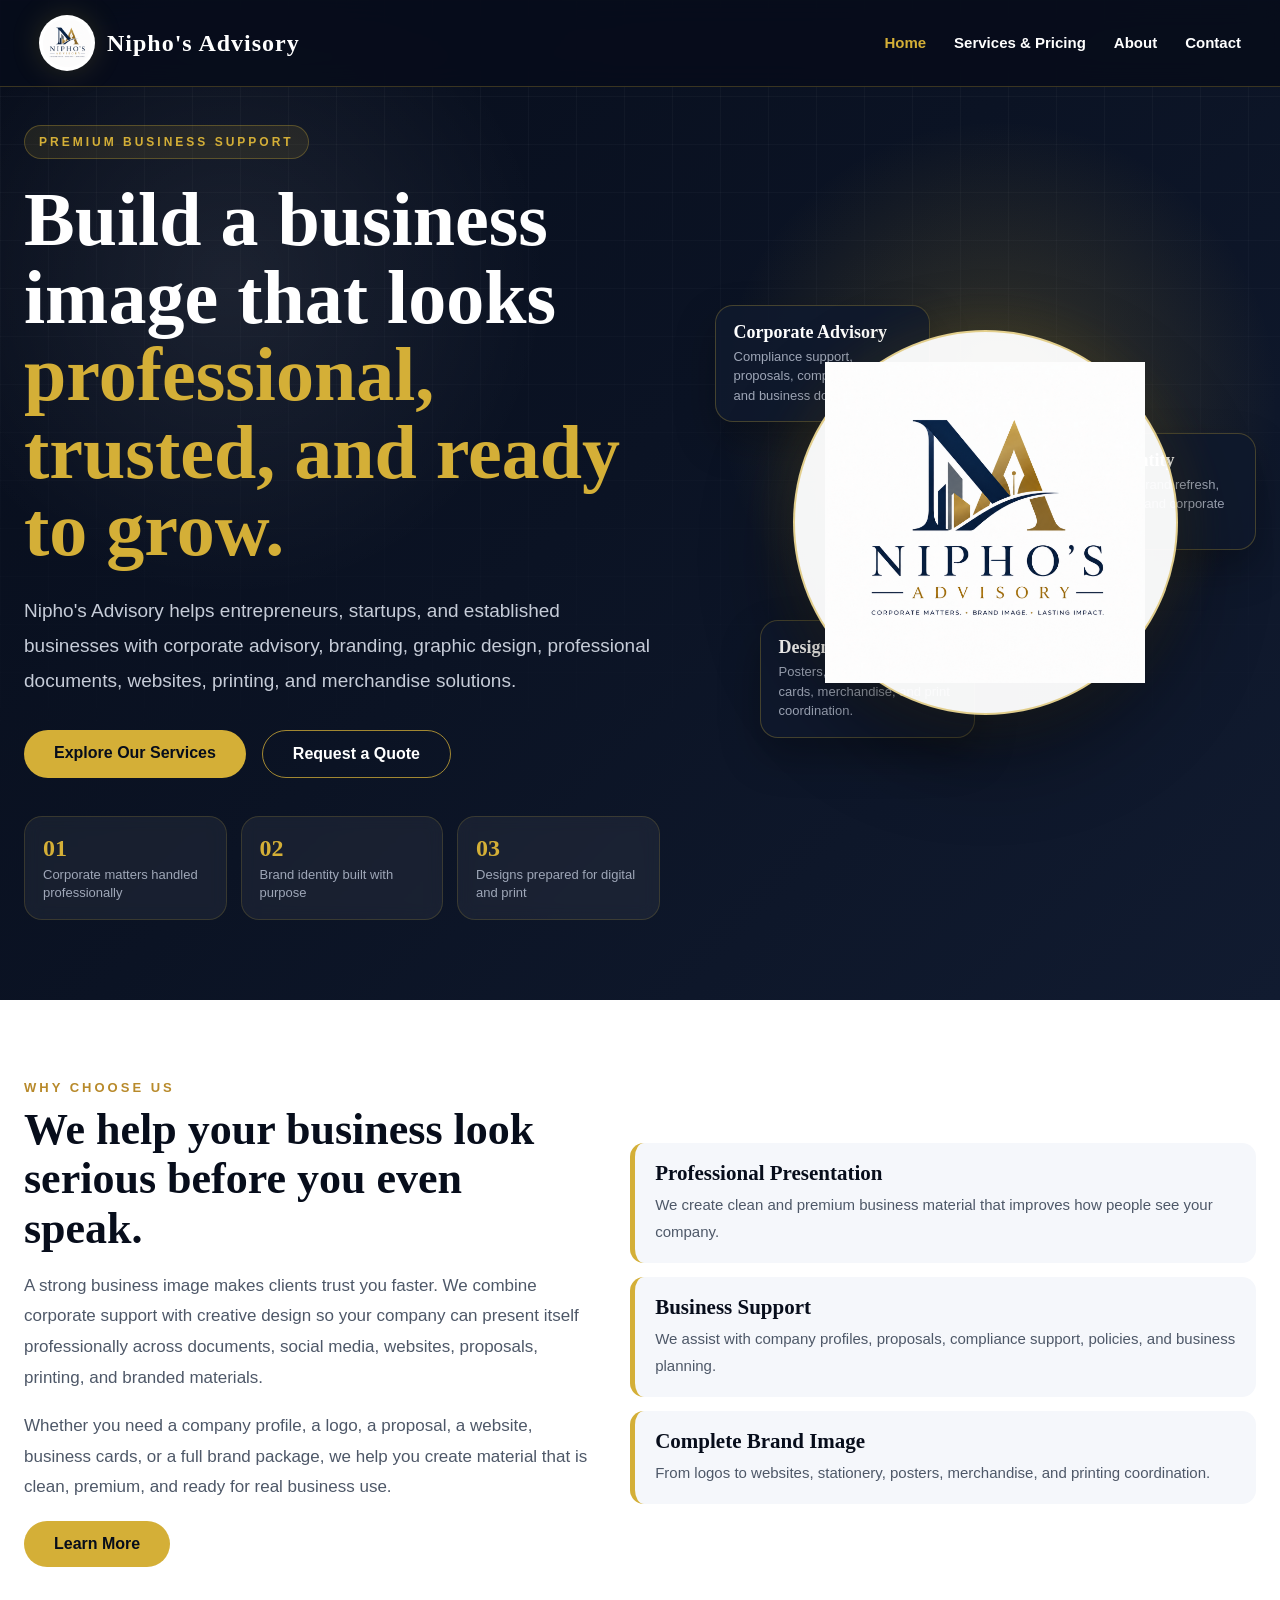
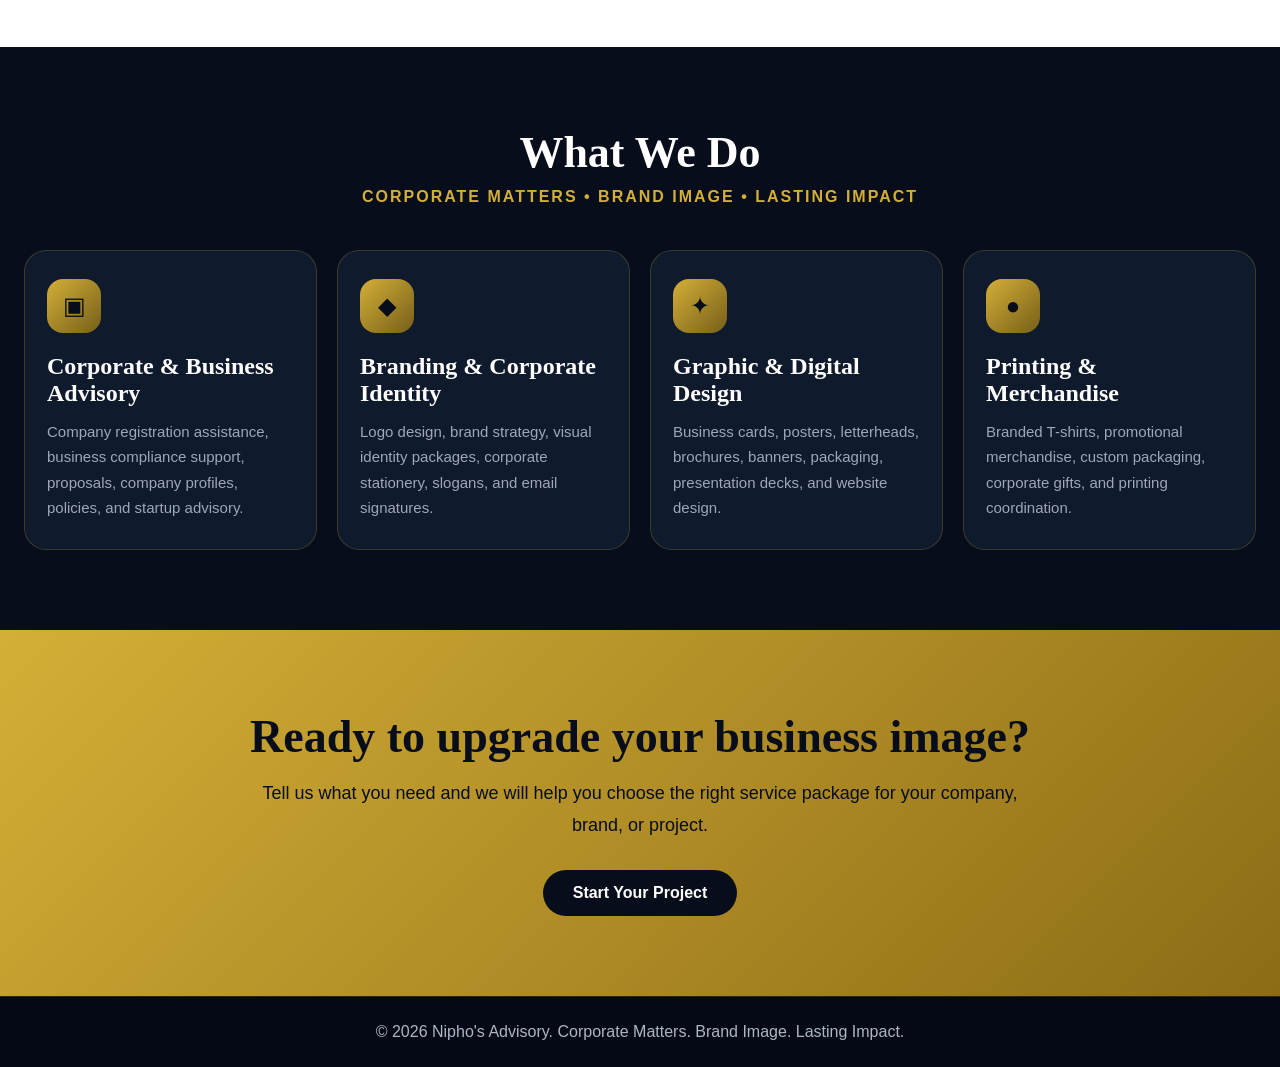
==== index.html @ db33fa5a "Add files via upload" ====
<!DOCTYPE html>
<html lang="en">
<head>
  <meta charset="UTF-8" />
  <meta name="viewport" content="width=device-width, initial-scale=1.0" />
  <title>Nipho's Advisory | Home</title>

  <style>
    * { margin: 0; padding: 0; box-sizing: border-box; }
    html { scroll-behavior: smooth; }
    body {
      font-family: Arial, Helvetica, sans-serif;
      background: #070d1b;
      color: #ffffff;
      overflow-x: hidden;
    }
    h1, h2, h3 { font-family: Georgia, 'Times New Roman', serif; }

    :root {
      --navy: #070d1b;
      --navy2: #101a2d;
      --gold: #d4af37;
      --soft: #c6ccd8;
      --muted: #9fa7b8;
      --white: #ffffff;
    }

    header {
      width: 100%;
      position: fixed;
      top: 0;
      left: 0;
      z-index: 1000;
      background: rgba(7, 13, 27, 0.9);
      backdrop-filter: blur(14px);
      border-bottom: 1px solid rgba(212, 175, 55, 0.25);
    }
    .navbar {
      max-width: 1250px;
      margin: auto;
      padding: 15px 24px;
      display: flex;
      align-items: center;
      justify-content: space-between;
    }
    .logo-area {
      display: flex;
      align-items: center;
      gap: 12px;
      text-decoration: none;
      color: var(--white);
    }
    .logo-area img {
      width: 56px;
      height: 56px;
      border-radius: 50%;
      object-fit: contain;
      background: #ffffff;
      padding: 4px;
      box-shadow: 0 0 30px rgba(212,175,55,.18);
    }
    .logo-area span {
      font-family: Georgia, 'Times New Roman', serif;
      font-size: 24px;
      font-weight: bold;
      letter-spacing: 1px;
    }
    nav ul {
      list-style: none;
      display: flex;
      align-items: center;
      gap: 28px;
    }
    nav a {
      text-decoration: none;
      color: var(--white);
      font-weight: 700;
      font-size: 15px;
      transition: 0.3s ease;
    }
    nav a:hover, nav a.active { color: var(--gold); }

    .hero {
      min-height: 100vh;
      padding: 125px 24px 80px;
      position: relative;
      display: flex;
      align-items: center;
      background:
        radial-gradient(circle at 78% 40%, rgba(212,175,55,.22), transparent 24%),
        radial-gradient(circle at 18% 28%, rgba(255,255,255,.08), transparent 25%),
        linear-gradient(135deg, #070d1b 0%, #0b1324 48%, #111b30 100%);
    }
    .hero::before {
      content: '';
      position: absolute;
      inset: 0;
      background-image: linear-gradient(rgba(255,255,255,.035) 1px, transparent 1px), linear-gradient(90deg, rgba(255,255,255,.035) 1px, transparent 1px);
      background-size: 48px 48px;
      mask-image: linear-gradient(to bottom, black, transparent 85%);
      pointer-events: none;
    }
    .hero-container {
      max-width: 1250px;
      width: 100%;
      margin: auto;
      display: grid;
      grid-template-columns: 1.08fr .92fr;
      align-items: center;
      gap: 55px;
      position: relative;
      z-index: 2;
    }
    .eyebrow {
      display: inline-flex;
      align-items: center;
      gap: 10px;
      background: rgba(212,175,55,.1);
      border: 1px solid rgba(212,175,55,.3);
      color: var(--gold);
      padding: 9px 14px;
      border-radius: 50px;
      font-size: 12px;
      letter-spacing: 3px;
      text-transform: uppercase;
      font-weight: 800;
      margin-bottom: 22px;
    }
    .hero h1 {
      font-size: clamp(45px, 6vw, 76px);
      line-height: 1.02;
      margin-bottom: 24px;
      max-width: 760px;
    }
    .hero h1 span { color: var(--gold); }
    .hero p {
      color: var(--soft);
      font-size: 19px;
      line-height: 1.85;
      margin-bottom: 32px;
      max-width: 720px;
    }
    .hero-buttons {
      display: flex;
      gap: 16px;
      flex-wrap: wrap;
      margin-bottom: 38px;
    }
    .btn {
      display: inline-block;
      padding: 14px 30px;
      border-radius: 40px;
      text-decoration: none;
      font-weight: 900;
      transition: 0.3s ease;
    }
    .btn-primary { background: var(--gold); color: var(--navy); }
    .btn-secondary { border: 1px solid rgba(212,175,55,.75); color: var(--white); }
    .btn:hover { transform: translateY(-3px); box-shadow: 0 14px 35px rgba(212,175,55,.2); }

    .trust-row {
      display: grid;
      grid-template-columns: repeat(3, 1fr);
      gap: 14px;
      max-width: 690px;
    }
    .trust-card {
      background: rgba(255,255,255,.055);
      border: 1px solid rgba(212,175,55,.18);
      border-radius: 18px;
      padding: 18px;
      backdrop-filter: blur(8px);
    }
    .trust-card strong {
      display: block;
      color: var(--gold);
      font-size: 24px;
      margin-bottom: 3px;
      font-family: Georgia, 'Times New Roman', serif;
    }
    .trust-card span { color: var(--muted); font-size: 13px; }

    .visual-wrap {
      position: relative;
      min-height: 520px;
      display: flex;
      align-items: center;
      justify-content: center;
    }
    .logo-orbit {
      width: 385px;
      height: 385px;
      border-radius: 50%;
      background: rgba(255,255,255,.96);
      display: flex;
      align-items: center;
      justify-content: center;
      border: 2px solid rgba(212,175,55,.55);
      box-shadow: 0 35px 90px rgba(0,0,0,.45), 0 0 60px rgba(212,175,55,.16);
      position: relative;
      z-index: 2;
    }
    .logo-orbit img { width: 84%; object-fit: contain; }
    .floating-card {
      position: absolute;
      background: rgba(16,26,45,.92);
      border: 1px solid rgba(212,175,55,.28);
      border-radius: 18px;
      padding: 16px 18px;
      box-shadow: 0 18px 40px rgba(0,0,0,.28);
      width: 215px;
    }
    .floating-card h3 { font-size: 18px; margin-bottom: 4px; }
    .floating-card p { color: var(--muted); font-size: 13px; line-height: 1.5; margin: 0; }
    .card-one { top: 42px; left: 0; }
    .card-two { right: 0; top: 170px; }
    .card-three { left: 45px; bottom: 45px; }

    .intro-section {
      padding: 80px 24px;
      background: #ffffff;
      color: var(--navy);
    }
    .container { max-width: 1250px; margin: auto; }
    .intro-grid {
      display: grid;
      grid-template-columns: .95fr 1.05fr;
      gap: 40px;
      align-items: center;
    }
    .section-label {
      color: #b88a2b;
      text-transform: uppercase;
      letter-spacing: 3px;
      font-weight: 900;
      font-size: 13px;
      margin-bottom: 10px;
    }
    .intro-section h2 {
      font-size: 44px;
      line-height: 1.12;
      margin-bottom: 18px;
    }
    .intro-section p {
      color: #4e5868;
      font-size: 17px;
      line-height: 1.8;
      margin-bottom: 18px;
    }
    .feature-list {
      display: grid;
      gap: 14px;
    }
    .feature-item {
      background: #f5f7fb;
      border-left: 5px solid var(--gold);
      border-radius: 14px;
      padding: 18px 20px;
    }
    .feature-item h3 { font-size: 21px; margin-bottom: 5px; }
    .feature-item p { margin: 0; font-size: 15px; }

    .services-preview {
      padding: 80px 24px;
      background: #070d1b;
    }
    .center-title { text-align: center; margin-bottom: 44px; }
    .center-title h2 { font-size: 44px; margin-bottom: 10px; }
    .center-title p { color: var(--gold); text-transform: uppercase; letter-spacing: 2px; font-weight: 800; }
    .preview-grid {
      display: grid;
      grid-template-columns: repeat(4, 1fr);
      gap: 20px;
    }
    .preview-card {
      background: var(--navy2);
      border: 1px solid rgba(212,175,55,.22);
      border-radius: 22px;
      padding: 28px 22px;
      min-height: 230px;
      transition: .3s ease;
    }
    .preview-card:hover { transform: translateY(-8px); border-color: rgba(212,175,55,.7); }
    .icon-box {
      width: 54px;
      height: 54px;
      border-radius: 16px;
      background: linear-gradient(135deg, var(--gold), #765f19);
      color: var(--navy);
      display: grid;
      place-items: center;
      font-size: 24px;
      margin-bottom: 20px;
    }
    .preview-card h3 { font-size: 24px; margin-bottom: 12px; }
    .preview-card p { color: var(--muted); line-height: 1.7; font-size: 15px; }

    .cta-section {
      padding: 80px 24px;
      background: linear-gradient(135deg, #d4af37, #8d6c16);
      color: var(--navy);
      text-align: center;
    }
    .cta-section h2 { font-size: 46px; margin-bottom: 14px; }
    .cta-section p { max-width: 760px; margin: 0 auto 28px; font-size: 18px; line-height: 1.8; }
    .cta-section .btn { background: var(--navy); color: #ffffff; }

    footer {
      padding: 26px 24px;
      text-align: center;
      color: #aeb6c5;
      background: #050915;
      border-top: 1px solid rgba(212,175,55,.18);
    }

    @media (max-width: 980px) {
      .navbar { flex-direction: column; gap: 14px; }
      nav ul { gap: 16px; flex-wrap: wrap; justify-content: center; }
      .hero-container, .intro-grid { grid-template-columns: 1fr; text-align: center; }
      .hero-content { margin: auto; }
      .hero-buttons { justify-content: center; }
      .trust-row, .preview-grid { grid-template-columns: 1fr; }
      .visual-wrap { min-height: auto; margin-top: 20px; }
      .logo-orbit { width: 280px; height: 280px; }
      .floating-card { position: static; width: 100%; margin-top: 14px; }
      .visual-wrap { display: grid; gap: 12px; }
    }
  </style>
</head>
<body>

  <header>
    <div class="navbar">
      <a href="index.html" class="logo-area">
        <img src="assets/logo.png" alt="Nipho's Advisory Logo">
        <span>Nipho's Advisory</span>
      </a>

      <nav>
        <ul>
          <li><a href="index.html" class="active">Home</a></li>
          <li><a href="services.html">Services & Pricing</a></li>
          <li><a href="about.html">About</a></li>
          <li><a href="contact.html">Contact</a></li>
        </ul>
      </nav>
    </div>
  </header>

  <main>
    <section class="hero">
      <div class="hero-container">
        <div class="hero-content">
          <div class="eyebrow">Premium business support</div>
          <h1>Build a business image that looks <span>professional, trusted, and ready to grow.</span></h1>
          <p>
            Nipho's Advisory helps entrepreneurs, startups, and established businesses with corporate advisory,
            branding, graphic design, professional documents, websites, printing, and merchandise solutions.
          </p>

          <div class="hero-buttons">
            <a href="services.html" class="btn btn-primary">Explore Our Services</a>
            <a href="contact.html" class="btn btn-secondary">Request a Quote</a>
          </div>

          <div class="trust-row">
            <div class="trust-card"><strong>01</strong><span>Corporate matters handled professionally</span></div>
            <div class="trust-card"><strong>02</strong><span>Brand identity built with purpose</span></div>
            <div class="trust-card"><strong>03</strong><span>Designs prepared for digital and print</span></div>
          </div>
        </div>

        <div class="visual-wrap">
          <div class="floating-card card-one"><h3>Corporate Advisory</h3><p>Compliance support, proposals, company profiles, and business documents.</p></div>
          <div class="logo-orbit"><img src="assets/logo.png" alt="Nipho's Advisory Logo"></div>
          <div class="floating-card card-two"><h3>Brand Identity</h3><p>Logo design, brand refresh, visual identity, and corporate stationery.</p></div>
          <div class="floating-card card-three"><h3>Design & Printing</h3><p>Posters, websites, business cards, merchandise, and print coordination.</p></div>
        </div>
      </div>
    </section>

    <section class="intro-section">
      <div class="container intro-grid">
        <div>
          <div class="section-label">Why choose us</div>
          <h2>We help your business look serious before you even speak.</h2>
          <p>
            A strong business image makes clients trust you faster. We combine corporate support with creative design
            so your company can present itself professionally across documents, social media, websites, proposals,
            printing, and branded materials.
          </p>
          <p>
            Whether you need a company profile, a logo, a proposal, a website, business cards, or a full brand package,
            we help you create material that is clean, premium, and ready for real business use.
          </p>
          <a href="about.html" class="btn btn-primary">Learn More</a>
        </div>

        <div class="feature-list">
          <div class="feature-item">
            <h3>Professional Presentation</h3>
            <p>We create clean and premium business material that improves how people see your company.</p>
          </div>
          <div class="feature-item">
            <h3>Business Support</h3>
            <p>We assist with company profiles, proposals, compliance support, policies, and business planning.</p>
          </div>
          <div class="feature-item">
            <h3>Complete Brand Image</h3>
            <p>From logos to websites, stationery, posters, merchandise, and printing coordination.</p>
          </div>
        </div>
      </div>
    </section>

    <section class="services-preview">
      <div class="container">
        <div class="center-title">
          <h2>What We Do</h2>
          <p>Corporate matters • Brand image • Lasting impact</p>
        </div>

        <div class="preview-grid">
          <div class="preview-card">
            <div class="icon-box">▣</div>
            <h3>Corporate & Business Advisory</h3>
            <p>Company registration assistance, business compliance support, proposals, company profiles, policies, and startup advisory.</p>
          </div>

          <div class="preview-card">
            <div class="icon-box">◆</div>
            <h3>Branding & Corporate Identity</h3>
            <p>Logo design, brand strategy, visual identity packages, corporate stationery, slogans, and email signatures.</p>
          </div>

          <div class="preview-card">
            <div class="icon-box">✦</div>
            <h3>Graphic & Digital Design</h3>
            <p>Business cards, posters, letterheads, brochures, banners, packaging, presentation decks, and website design.</p>
          </div>

          <div class="preview-card">
            <div class="icon-box">●</div>
            <h3>Printing & Merchandise</h3>
            <p>Branded T-shirts, promotional merchandise, custom packaging, corporate gifts, and printing coordination.</p>
          </div>
        </div>
      </div>
    </section>

    <section class="cta-section">
      <div class="container">
        <h2>Ready to upgrade your business image?</h2>
        <p>
          Tell us what you need and we will help you choose the right service package for your company, brand, or project.
        </p>
        <a href="contact.html" class="btn">Start Your Project</a>
      </div>
    </section>
  </main>

  <footer>
    <p>© 2026 Nipho's Advisory. Corporate Matters. Brand Image. Lasting Impact.</p>
  </footer>

</body>
</html>
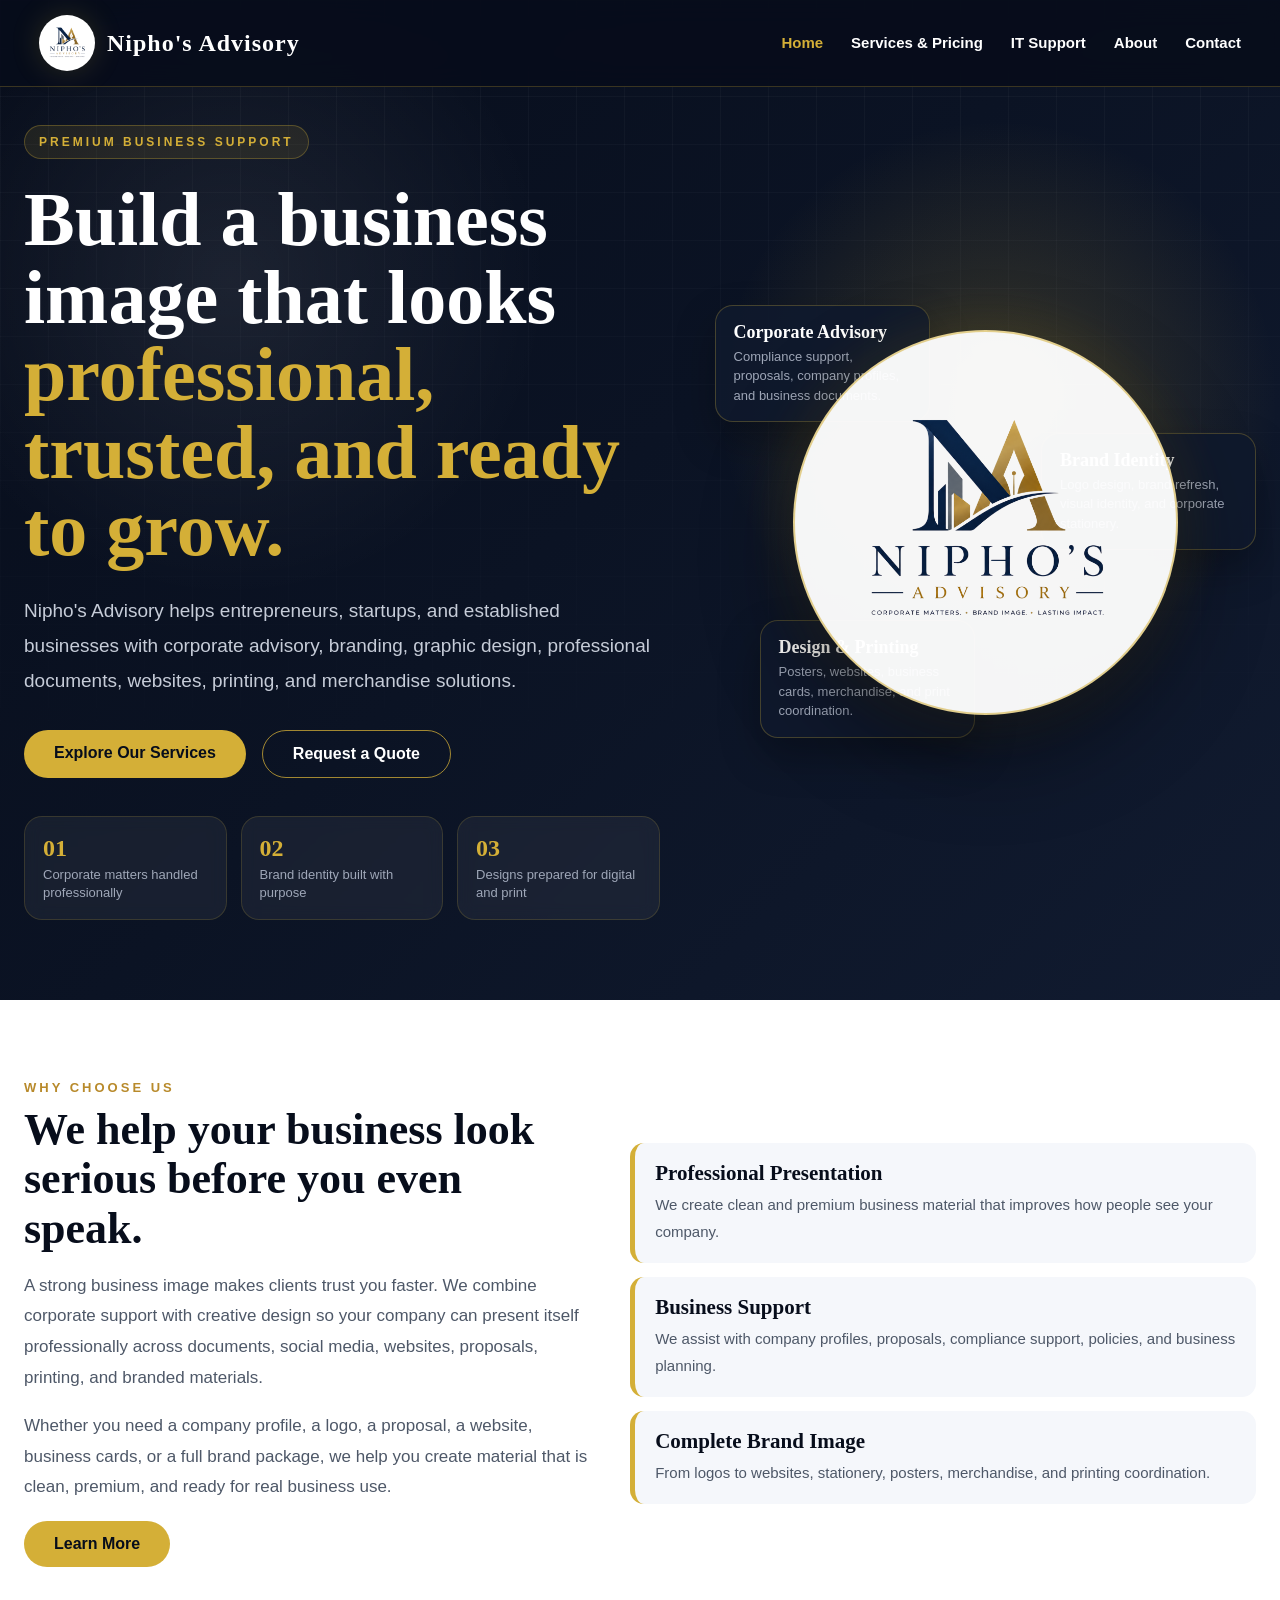
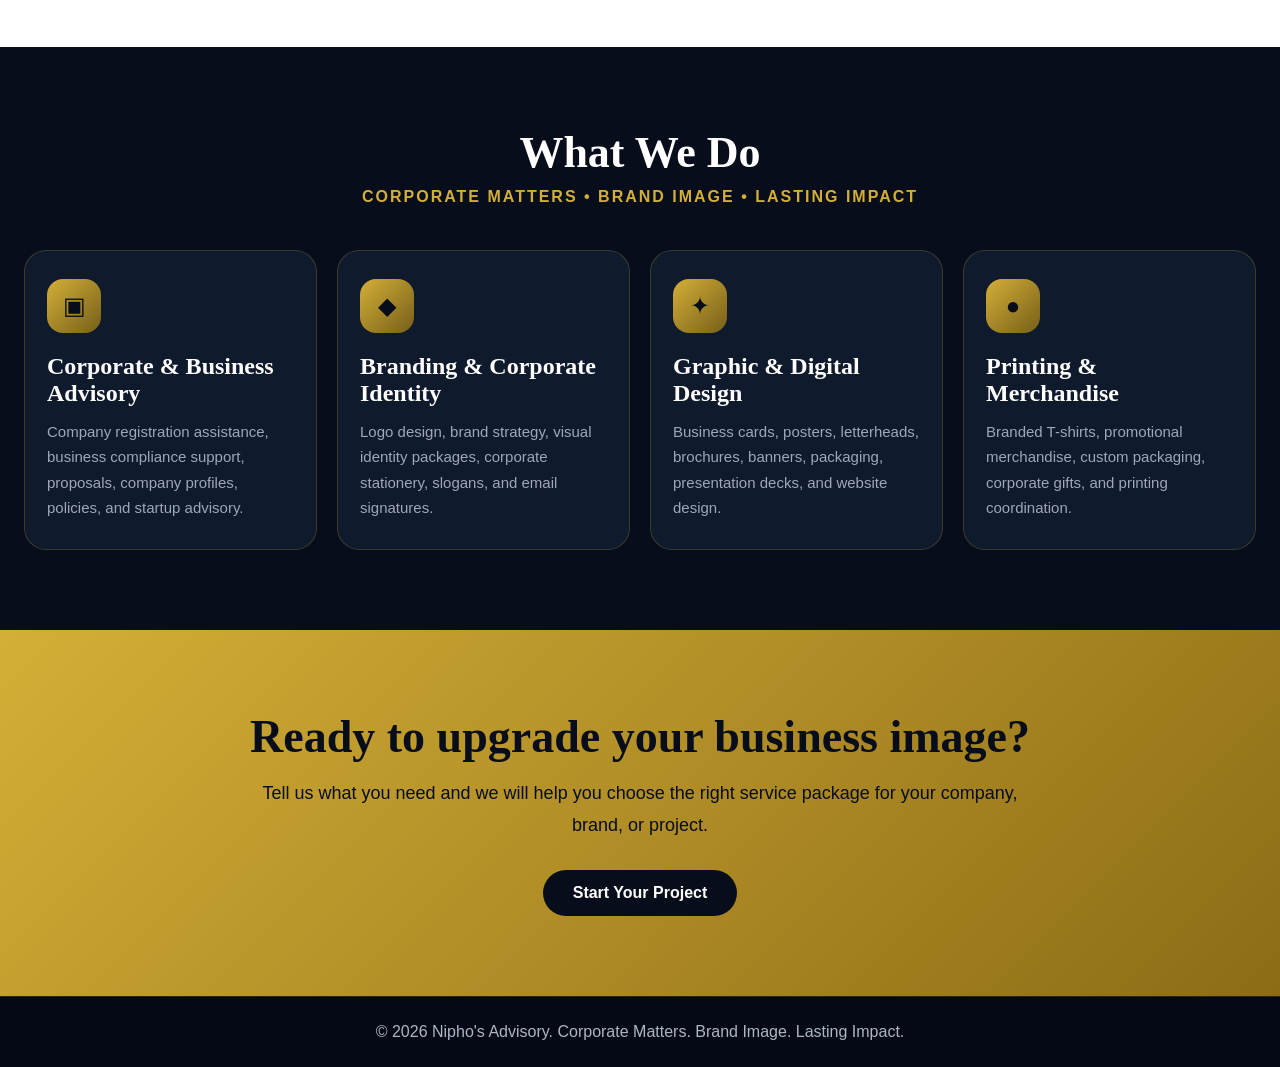
==== commit 677d1787: "Update index.html" ====
--- a/index.html
+++ b/index.html
@@ -340,6 +340,7 @@
         <ul>
           <li><a href="index.html" class="active">Home</a></li>
           <li><a href="services.html">Services & Pricing</a></li>
+          <li><a href="it-support.html">IT Support</a></li>
           <li><a href="about.html">About</a></li>
           <li><a href="contact.html">Contact</a></li>
         </ul>
@@ -464,4 +465,4 @@
   </footer>
 
 </body>
-</html>+</html>
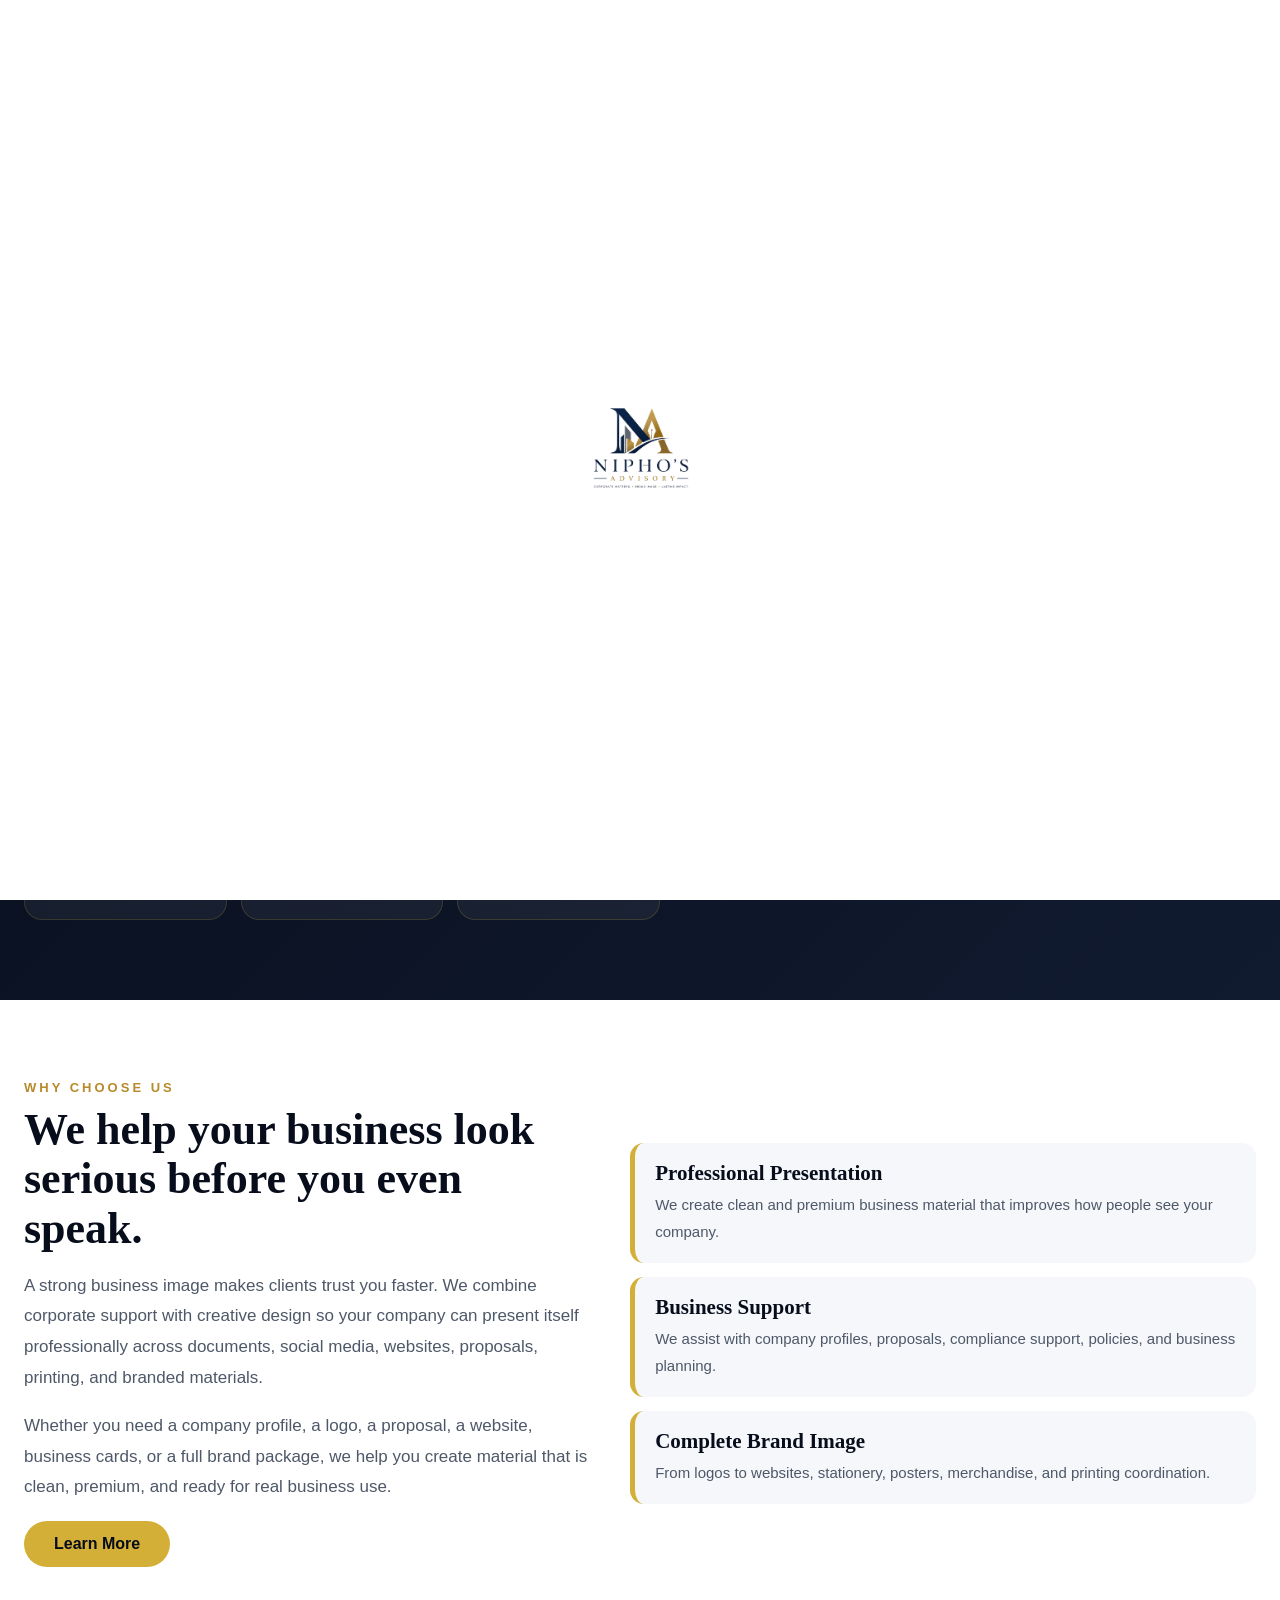
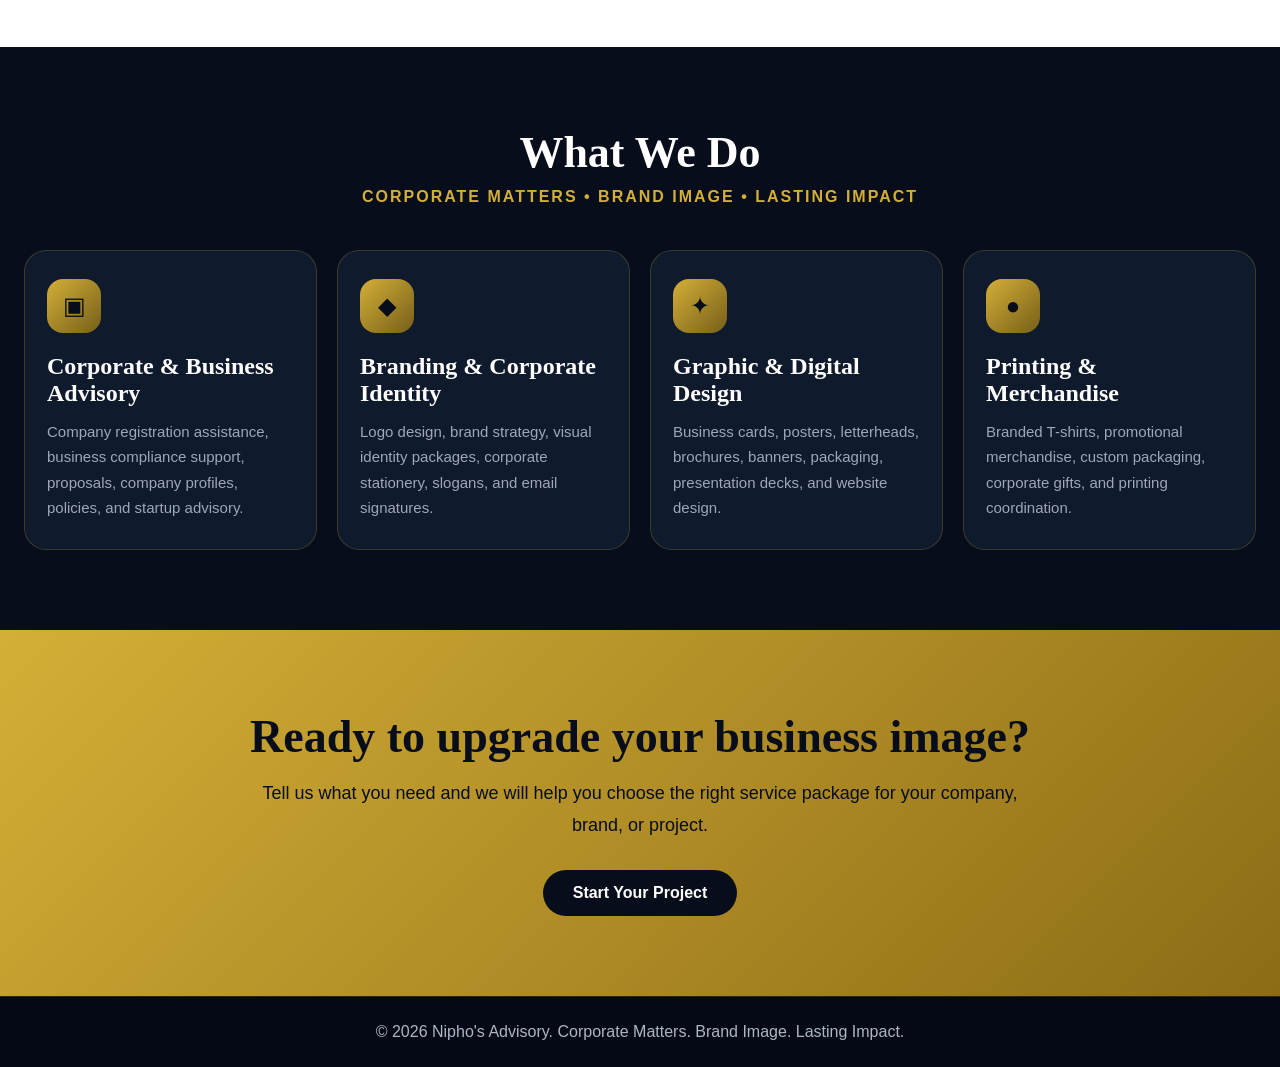
==== commit 978eefde: "Update index.html" ====
--- a/index.html
+++ b/index.html
@@ -1,6 +1,19 @@
 <!DOCTYPE html>
 <html lang="en">
 <head>
+  <title>Niphos Advisory | Accounting, Tax & Business Solutions</title>
+<meta property="og:title" content="Niphos Advisory">
+<meta property="og:description" content="Professional Accounting, Tax, CIPC, Payroll and Business Advisory Services.">
+<meta property="og:image" content="/logo.png">
+<meta property="og:type" content="website">
+<meta property="og:url" content="https://www.niphosadvisory.co.za">
+  <link rel="icon" type="image/png" href="/logo.png">
+  <div id="preloader">
+    <img src="assets/logo.png" alt="Niphos Advisory">
+</div>
+<div id="root"></div>
+<meta name="theme-color" content="#0d1b2a">
+<meta name="description" content="Niphos Advisory - Accounting, Tax, Company Registration and Business Advisory Services">
   <meta charset="UTF-8" />
   <meta name="viewport" content="width=device-width, initial-scale=1.0" />
   <title>Nipho's Advisory | Home</title>
@@ -325,6 +338,35 @@
       .floating-card { position: static; width: 100%; margin-top: 14px; }
       .visual-wrap { display: grid; gap: 12px; }
     }
+    #preloader{
+    position:fixed;
+    inset:0;
+    background:white;
+    display:flex;
+    justify-content:center;
+    align-items:center;
+    z-index:99999;
+}
+
+#preloader img{
+    width:130px;
+    animation:pulse 1.5s infinite;
+}
+
+@keyframes pulse{
+    0%{
+        transform:scale(.95);
+        opacity:.8;
+    }
+    50%{
+        transform:scale(1.08);
+        opacity:1;
+    }
+    100%{
+        transform:scale(.95);
+        opacity:.8;
+    }
+}
   </style>
 </head>
 <body>
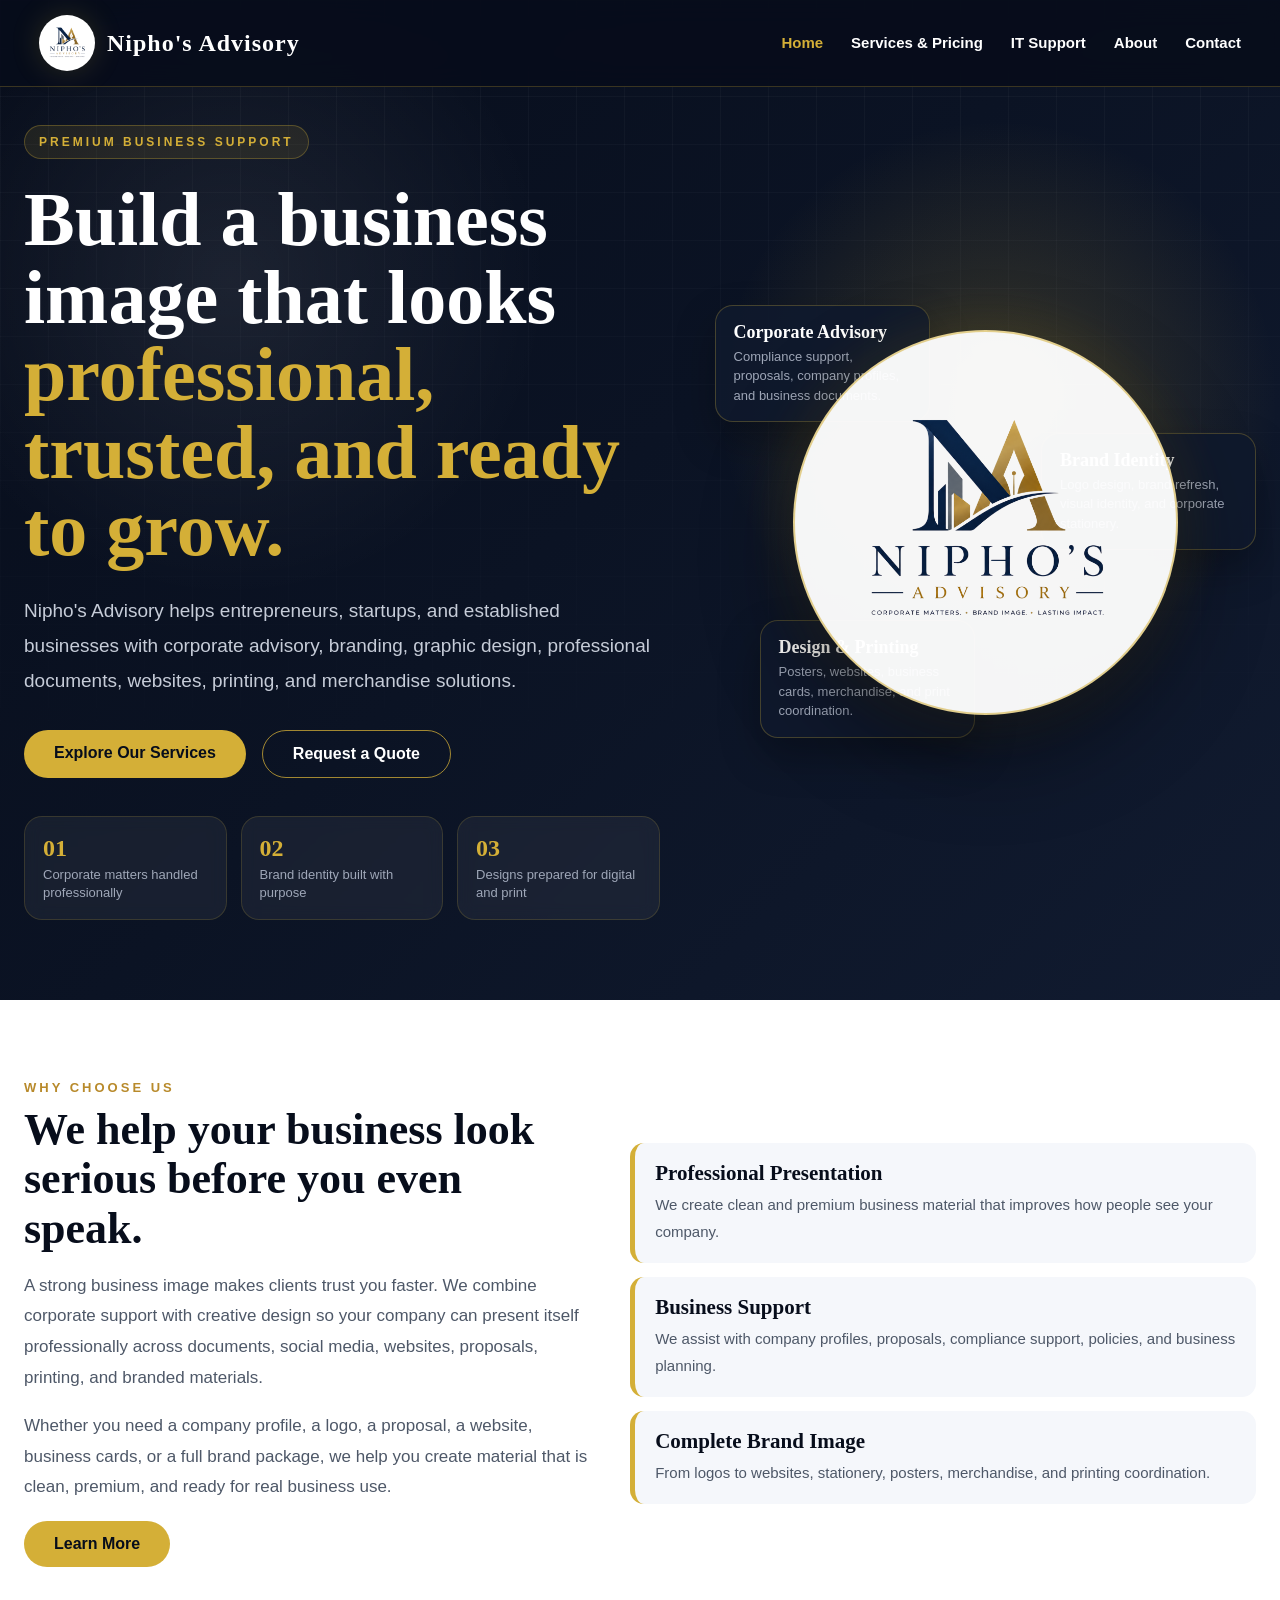
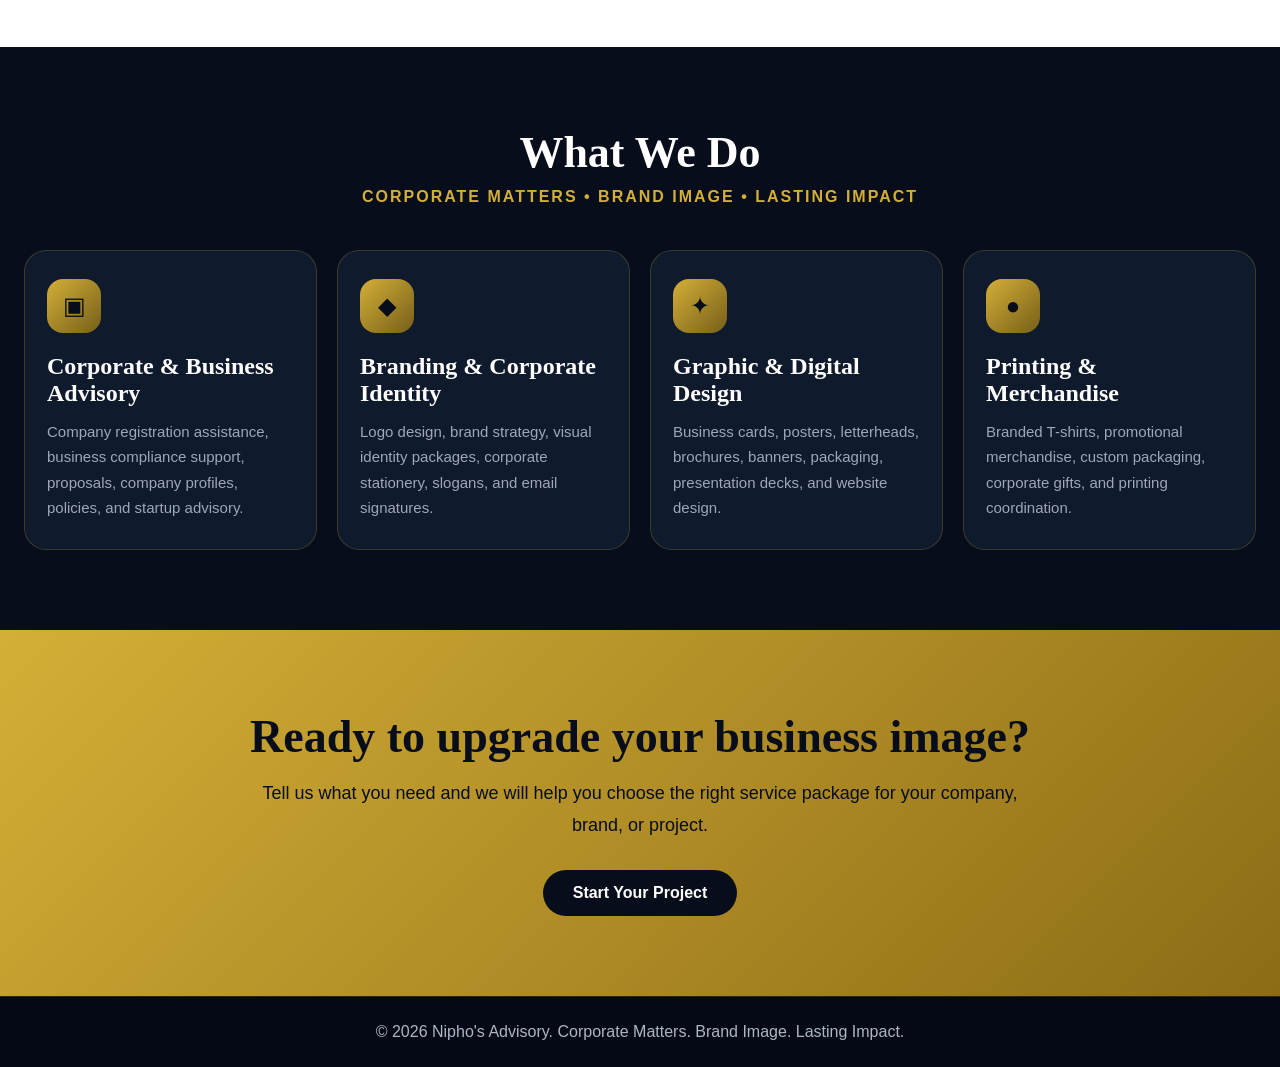
==== commit 92c75edc: "Add files via upload" ====
--- a/index.html
+++ b/index.html
@@ -1,22 +1,28 @@
 <!DOCTYPE html>
 <html lang="en">
 <head>
-  <title>Niphos Advisory | Accounting, Tax & Business Solutions</title>
-<meta property="og:title" content="Niphos Advisory">
-<meta property="og:description" content="Professional Accounting, Tax, CIPC, Payroll and Business Advisory Services.">
-<meta property="og:image" content="/logo.png">
-<meta property="og:type" content="website">
-<meta property="og:url" content="https://www.niphosadvisory.co.za">
-  <link rel="icon" type="image/png" href="/logo.png">
-  <div id="preloader">
-    <img src="assets/logo.png" alt="Niphos Advisory">
-</div>
-<div id="root"></div>
-<meta name="theme-color" content="#0d1b2a">
-<meta name="description" content="Niphos Advisory - Accounting, Tax, Company Registration and Business Advisory Services">
   <meta charset="UTF-8" />
   <meta name="viewport" content="width=device-width, initial-scale=1.0" />
-  <title>Nipho's Advisory | Home</title>
+  <title>Nipho's Advisory | Accounting, Tax & Business Solutions</title>
+  <meta name="description" content="Nipho's Advisory - Accounting, Tax, Company Registration and Business Advisory Services">
+  <meta name="theme-color" content="#0d1b2a">
+
+  <!-- Open Graph / Facebook, WhatsApp, LinkedIn -->
+  <meta property="og:type" content="website">
+  <meta property="og:url" content="https://www.niphosadvisory.co.za">
+  <meta property="og:title" content="Nipho's Advisory | Accounting, Tax & Business Solutions">
+  <meta property="og:description" content="Professional Accounting, Tax, CIPC, Payroll and Business Advisory Services.">
+  <meta property="og:image" content="https://www.niphosadvisory.co.za/assets/logo.png">
+  <meta property="og:image:width" content="512">
+  <meta property="og:image:height" content="512">
+
+  <!-- Twitter / X Card -->
+  <meta name="twitter:card" content="summary">
+  <meta name="twitter:title" content="Nipho's Advisory | Accounting, Tax & Business Solutions">
+  <meta name="twitter:description" content="Professional Accounting, Tax, CIPC, Payroll and Business Advisory Services.">
+  <meta name="twitter:image" content="https://www.niphosadvisory.co.za/assets/logo.png">
+
+  <link rel="icon" type="image/png" href="assets/logo.png">
 
   <style>
     * { margin: 0; padding: 0; box-sizing: border-box; }
@@ -346,6 +352,12 @@
     justify-content:center;
     align-items:center;
     z-index:99999;
+    transition: opacity .4s ease, visibility .4s ease;
+}
+#preloader.hidden{
+    opacity:0;
+    visibility:hidden;
+    pointer-events:none;
 }
 
 #preloader img{
@@ -370,6 +382,10 @@
   </style>
 </head>
 <body>
+
+  <div id="preloader">
+    <img src="assets/logo.png" alt="Nipho's Advisory">
+  </div>
 
   <header>
     <div class="navbar">
@@ -506,5 +522,12 @@
     <p>© 2026 Nipho's Advisory. Corporate Matters. Brand Image. Lasting Impact.</p>
   </footer>
 
+  <script>
+    window.addEventListener('load', function () {
+      var preloader = document.getElementById('preloader');
+      if (preloader) preloader.classList.add('hidden');
+    });
+  </script>
+
 </body>
 </html>
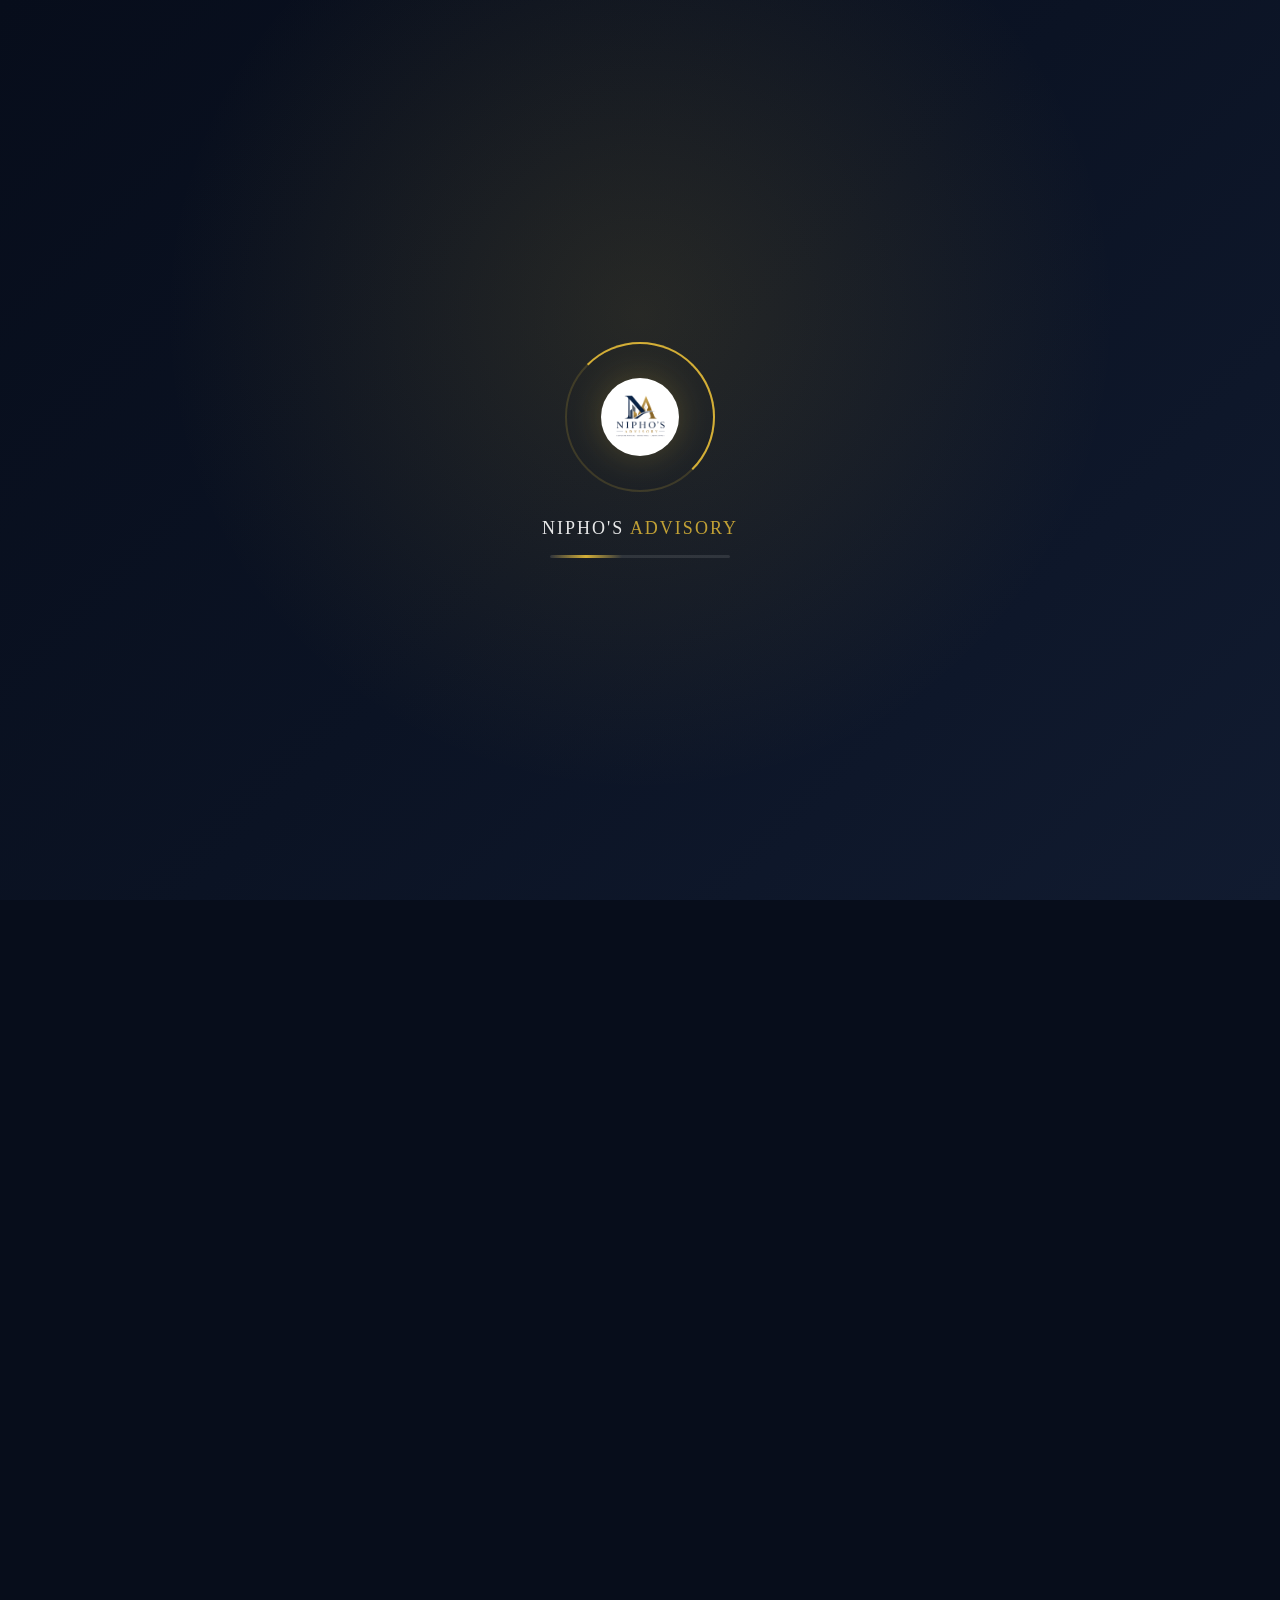
==== commit f502f640: "Add files via upload" ====
--- a/index.html
+++ b/index.html
@@ -345,46 +345,119 @@
       .visual-wrap { display: grid; gap: 12px; }
     }
     #preloader{
-    position:fixed;
-    inset:0;
-    background:white;
-    display:flex;
-    justify-content:center;
-    align-items:center;
-    z-index:99999;
-    transition: opacity .4s ease, visibility .4s ease;
-}
-#preloader.hidden{
-    opacity:0;
-    visibility:hidden;
-    pointer-events:none;
-}
-
-#preloader img{
-    width:130px;
-    animation:pulse 1.5s infinite;
-}
-
-@keyframes pulse{
-    0%{
-        transform:scale(.95);
-        opacity:.8;
-    }
-    50%{
-        transform:scale(1.08);
-        opacity:1;
-    }
-    100%{
-        transform:scale(.95);
-        opacity:.8;
-    }
-}
+      position:fixed;
+      inset:0;
+      background:
+        radial-gradient(circle at 50% 35%, rgba(212,175,55,.14), transparent 55%),
+        linear-gradient(135deg, #070d1b 0%, #0b1324 50%, #111b30 100%);
+      display:flex;
+      flex-direction:column;
+      justify-content:center;
+      align-items:center;
+      z-index:99999;
+      transition: opacity .6s ease, visibility .6s ease;
+    }
+    #preloader.hidden{
+      opacity:0;
+      visibility:hidden;
+      pointer-events:none;
+    }
+    .preloader-ring{
+      position:relative;
+      width:150px;
+      height:150px;
+      display:flex;
+      align-items:center;
+      justify-content:center;
+      margin-bottom:26px;
+    }
+    .preloader-ring::before{
+      content:'';
+      position:absolute;
+      inset:0;
+      border-radius:50%;
+      border:2px solid rgba(212,175,55,.18);
+    }
+    .preloader-ring::after{
+      content:'';
+      position:absolute;
+      inset:0;
+      border-radius:50%;
+      border:2px solid transparent;
+      border-top-color: var(--gold);
+      border-right-color: var(--gold);
+      animation: spin 1.1s linear infinite;
+    }
+    #preloader img{
+      width:78px;
+      height:78px;
+      border-radius:50%;
+      background:#ffffff;
+      padding:6px;
+      object-fit:contain;
+      box-shadow: 0 0 35px rgba(212,175,55,.25);
+      animation:pulse 1.6s ease-in-out infinite;
+      position:relative;
+      z-index:2;
+    }
+    .preloader-text{
+      font-family: Georgia, 'Times New Roman', serif;
+      color: var(--white);
+      font-size:18px;
+      letter-spacing:2px;
+      margin-bottom:16px;
+      opacity:.9;
+    }
+    .preloader-text span{ color: var(--gold); }
+    .preloader-bar{
+      width:180px;
+      height:3px;
+      border-radius:3px;
+      background: rgba(255,255,255,.1);
+      overflow:hidden;
+    }
+    .preloader-bar::after{
+      content:'';
+      display:block;
+      width:40%;
+      height:100%;
+      background: linear-gradient(90deg, transparent, var(--gold), transparent);
+      animation: loadbar 1.3s ease-in-out infinite;
+    }
+    @keyframes loadbar{
+      0%{ transform: translateX(-100%); }
+      100%{ transform: translateX(350%); }
+    }
+    @keyframes spin{
+      to{ transform: rotate(360deg); }
+    }
+    @keyframes pulse{
+      0%{ transform:scale(.95); opacity:.85; }
+      50%{ transform:scale(1.05); opacity:1; }
+      100%{ transform:scale(.95); opacity:.85; }
+    }
+    body.preload-active{
+      overflow:hidden;
+    }
+    main, header, footer{
+      opacity:0;
+      transition: opacity .7s ease;
+    }
+    body.content-ready main,
+    body.content-ready header,
+    body.content-ready footer{
+      opacity:1;
+    }
   </style>
 </head>
-<body>
+<body class="preload-active">
 
   <div id="preloader">
-    <img src="assets/logo.png" alt="Nipho's Advisory">
+    <div class="preloader-ring">
+      <img src="assets/logo.png" alt="Nipho's Advisory">
+    </div>
+    <div class="preloader-text">NIPHO'S <span>ADVISORY</span></div>
+    <div class="preloader-bar"></div>
   </div>
 
   <header>
@@ -523,10 +596,28 @@
   </footer>
 
   <script>
-    window.addEventListener('load', function () {
+    (function () {
+      var MIN_DISPLAY = 2000; // minimum time the loading screen stays visible
+      var start = Date.now();
       var preloader = document.getElementById('preloader');
-      if (preloader) preloader.classList.add('hidden');
-    });
+      var body = document.body;
+
+      function reveal() {
+        var elapsed = Date.now() - start;
+        var wait = Math.max(MIN_DISPLAY - elapsed, 0);
+        setTimeout(function () {
+          if (preloader) preloader.classList.add('hidden');
+          body.classList.remove('preload-active');
+          body.classList.add('content-ready');
+        }, wait);
+      }
+
+      if (document.readyState === 'complete') {
+        reveal();
+      } else {
+        window.addEventListener('load', reveal);
+      }
+    })();
   </script>
 
 </body>
